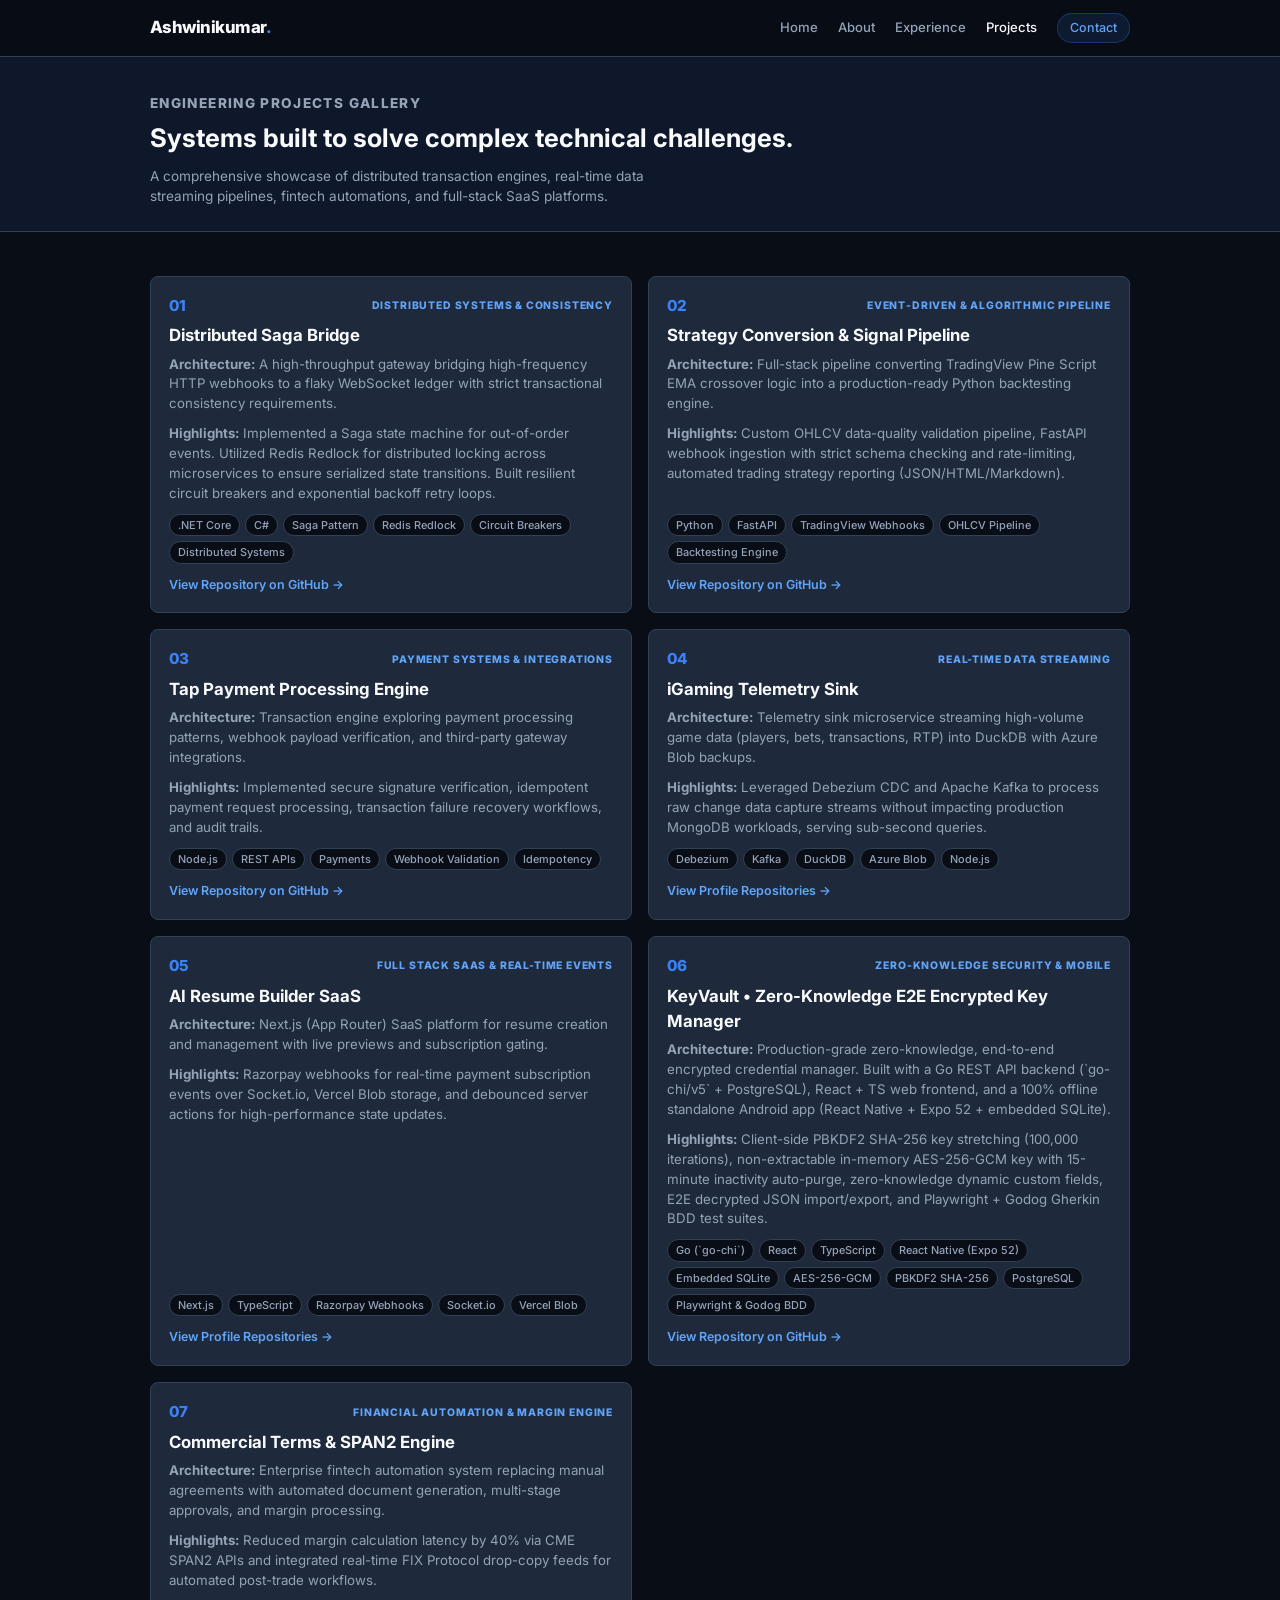
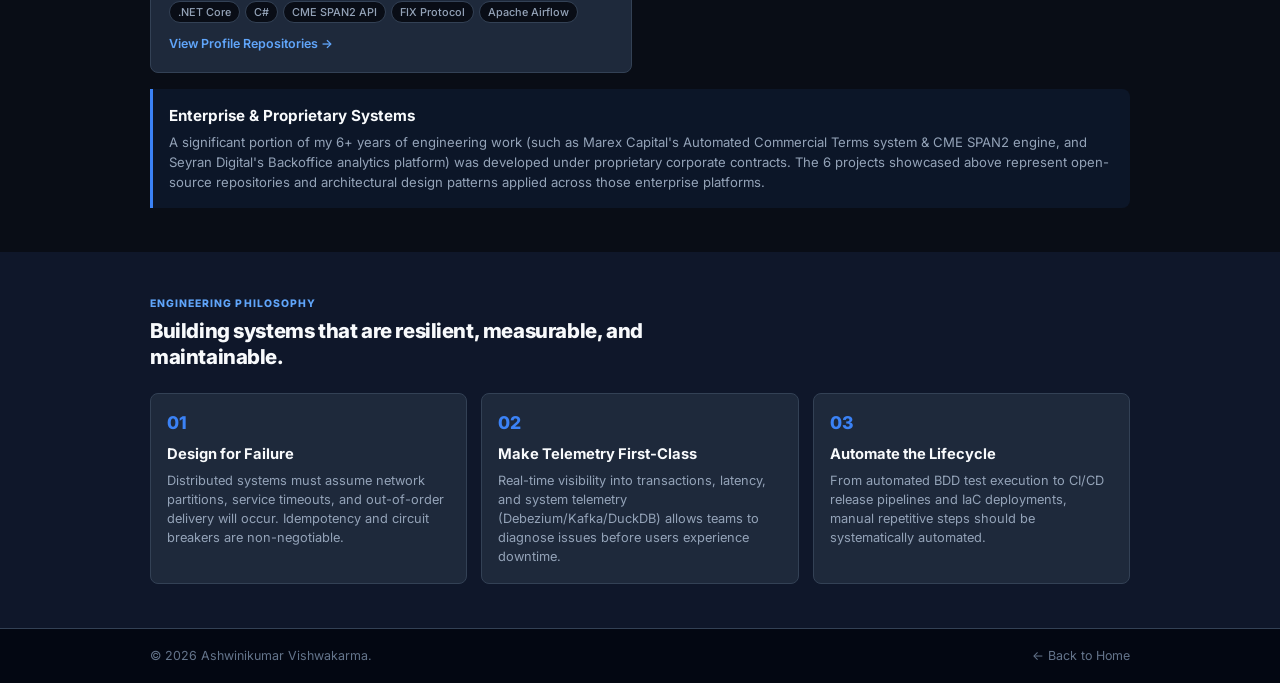
==== projects.html @ 91b6c447 "Adding UI enhancements" ====
<!DOCTYPE html>
<html lang="en">

<head>
    <meta charset="UTF-8" />
    <meta name="viewport" content="width=device-width, initial-scale=1.0" />

    <meta name="description"
        content="Projects by Ashwinikumar Vishwakarma - Distributed systems, event-driven pipelines, payment architectures, and AI SaaS applications." />

    <title>Featured Engineering Projects | Ashwinikumar Vishwakarma</title>

    <!-- Fonts -->
    <link rel="preconnect" href="https://fonts.googleapis.com">
    <link rel="preconnect" href="https://fonts.gstatic.com" crossorigin>
    <link href="https://fonts.googleapis.com/css2?family=Inter:wght@300;400;500;600;700;800&family=Fira+Code:wght@400;500;600&display=swap" rel="stylesheet">

    <!-- CSS -->
    <link rel="stylesheet" href="./assets/style.css" />
</head>

<body>

    <!-- NAVBAR -->
    <header class="navbar">
        <div class="container nav-container">
            <a href="index.html" class="logo">
                Ashwinikumar<span>.</span>
            </a>

            <nav class="nav-links">
                <a href="index.html">Home</a>
                <a href="index.html#about">About</a>
                <a href="index.html#experience">Experience</a>
                <a href="projects.html" class="active">Projects</a>
                <a href="index.html#contact" class="nav-cta">Contact</a>
            </nav>

            <button class="mobile-menu-toggle" aria-label="Toggle Navigation">
                <span></span>
                <span></span>
                <span></span>
            </button>
        </div>
    </header>

    <main>

        <!-- PAGE HERO -->
        <section class="page-hero">
            <div class="container">
                <p class="eyebrow">ENGINEERING PROJECTS GALLERY</p>
                <h1>Systems built to solve <span>complex technical challenges.</span></h1>
                <p>
                    A comprehensive showcase of distributed transaction engines, real-time data streaming pipelines, 
                    fintech automations, and full-stack SaaS platforms.
                </p>
            </div>
        </section>

        <!-- PROJECTS LIST -->
        <section class="section">
            <div class="container">
                
                <div class="projects-grid-container">

                    <!-- PROJECT 1 -->
                    <article class="project-card">
                        <div class="project-header-row">
                            <span class="project-number">01</span>
                            <span class="project-category">DISTRIBUTED SYSTEMS & CONSISTENCY</span>
                        </div>
                        <div class="project-content">
                            <h2>Distributed Saga Bridge</h2>
                            <p>
                                <strong>Architecture:</strong> A high-throughput gateway bridging high-frequency HTTP webhooks to a flaky WebSocket ledger with strict transactional consistency requirements.
                            </p>
                            <p>
                                <strong>Highlights:</strong> Implemented a Saga state machine for out-of-order events. Utilized Redis Redlock for distributed locking across microservices to ensure serialized state transitions. Built resilient circuit breakers and exponential backoff retry loops.
                            </p>
                        </div>
                        <div class="project-tags">
                            <span>.NET Core</span>
                            <span>C#</span>
                            <span>Saga Pattern</span>
                            <span>Redis Redlock</span>
                            <span>Circuit Breakers</span>
                            <span>Distributed Systems</span>
                        </div>
                        <a href="https://github.com/Ashwinikumar0/distributed-saga-bridge" target="_blank" rel="noopener noreferrer" class="project-link">
                            View Repository on GitHub &rarr;
                        </a>
                    </article>

                    <!-- PROJECT 2 -->
                    <article class="project-card">
                        <div class="project-header-row">
                            <span class="project-number">02</span>
                            <span class="project-category">EVENT-DRIVEN & ALGORITHMIC PIPELINE</span>
                        </div>
                        <div class="project-content">
                            <h2>Strategy Conversion & Signal Pipeline</h2>
                            <p>
                                <strong>Architecture:</strong> Full-stack pipeline converting TradingView Pine Script EMA crossover logic into a production-ready Python backtesting engine.
                            </p>
                            <p>
                                <strong>Highlights:</strong> Custom OHLCV data-quality validation pipeline, FastAPI webhook ingestion with strict schema checking and rate-limiting, automated trading strategy reporting (JSON/HTML/Markdown).
                            </p>
                        </div>
                        <div class="project-tags">
                            <span>Python</span>
                            <span>FastAPI</span>
                            <span>TradingView Webhooks</span>
                            <span>OHLCV Pipeline</span>
                            <span>Backtesting Engine</span>
                        </div>
                        <a href="https://github.com/Ashwinikumar0/strategy-conversion-signal-execution-pipeline" target="_blank" rel="noopener noreferrer" class="project-link">
                            View Repository on GitHub &rarr;
                        </a>
                    </article>

                    <!-- PROJECT 3 -->
                    <article class="project-card">
                        <div class="project-header-row">
                            <span class="project-number">03</span>
                            <span class="project-category">PAYMENT SYSTEMS & INTEGRATIONS</span>
                        </div>
                        <div class="project-content">
                            <h2>Tap Payment Processing Engine</h2>
                            <p>
                                <strong>Architecture:</strong> Transaction engine exploring payment processing patterns, webhook payload verification, and third-party gateway integrations.
                            </p>
                            <p>
                                <strong>Highlights:</strong> Implemented secure signature verification, idempotent payment request processing, transaction failure recovery workflows, and audit trails.
                            </p>
                        </div>
                        <div class="project-tags">
                            <span>Node.js</span>
                            <span>REST APIs</span>
                            <span>Payments</span>
                            <span>Webhook Validation</span>
                            <span>Idempotency</span>
                        </div>
                        <a href="https://github.com/Ashwinikumar0/tap-payment" target="_blank" rel="noopener noreferrer" class="project-link">
                            View Repository on GitHub &rarr;
                        </a>
                    </article>

                    <!-- PROJECT 4 -->
                    <article class="project-card">
                        <div class="project-header-row">
                            <span class="project-number">04</span>
                            <span class="project-category">REAL-TIME DATA STREAMING</span>
                        </div>
                        <div class="project-content">
                            <h2>iGaming Telemetry Sink</h2>
                            <p>
                                <strong>Architecture:</strong> Telemetry sink microservice streaming high-volume game data (players, bets, transactions, RTP) into DuckDB with Azure Blob backups.
                            </p>
                            <p>
                                <strong>Highlights:</strong> Leveraged Debezium CDC and Apache Kafka to process raw change data capture streams without impacting production MongoDB workloads, serving sub-second queries.
                            </p>
                        </div>
                        <div class="project-tags">
                            <span>Debezium</span>
                            <span>Kafka</span>
                            <span>DuckDB</span>
                            <span>Azure Blob</span>
                            <span>Node.js</span>
                        </div>
                        <a href="https://github.com/Ashwinikumar0" target="_blank" rel="noopener noreferrer" class="project-link">
                            View Profile Repositories &rarr;
                        </a>
                    </article>

                    <!-- PROJECT 5 -->
                    <article class="project-card">
                        <div class="project-header-row">
                            <span class="project-number">05</span>
                            <span class="project-category">FULL STACK SAAS & REAL-TIME EVENTS</span>
                        </div>
                        <div class="project-content">
                            <h2>AI Resume Builder SaaS</h2>
                            <p>
                                <strong>Architecture:</strong> Next.js (App Router) SaaS platform for resume creation and management with live previews and subscription gating.
                            </p>
                            <p>
                                <strong>Highlights:</strong> Razorpay webhooks for real-time payment subscription events over Socket.io, Vercel Blob storage, and debounced server actions for high-performance state updates.
                            </p>
                        </div>
                        <div class="project-tags">
                            <span>Next.js</span>
                            <span>TypeScript</span>
                            <span>Razorpay Webhooks</span>
                            <span>Socket.io</span>
                            <span>Vercel Blob</span>
                        </div>
                        <a href="https://github.com/Ashwinikumar0" target="_blank" rel="noopener noreferrer" class="project-link">
                            View Profile Repositories &rarr;
                        </a>
                    </article>

                    <!-- PROJECT 6 -->
                    <article class="project-card">
                        <div class="project-header-row">
                            <span class="project-number">06</span>
                            <span class="project-category">ZERO-KNOWLEDGE SECURITY & MOBILE</span>
                        </div>
                        <div class="project-content">
                            <h2>KeyVault &bull; Zero-Knowledge E2E Encrypted Key Manager</h2>
                            <p>
                                <strong>Architecture:</strong> Production-grade zero-knowledge, end-to-end encrypted credential manager. Built with a Go REST API backend (`go-chi/v5` + PostgreSQL), React + TS web frontend, and a 100% offline standalone Android app (React Native + Expo 52 + embedded SQLite).
                            </p>
                            <p>
                                <strong>Highlights:</strong> Client-side PBKDF2 SHA-256 key stretching (100,000 iterations), non-extractable in-memory AES-256-GCM key with 15-minute inactivity auto-purge, zero-knowledge dynamic custom fields, E2E decrypted JSON import/export, and Playwright + Godog Gherkin BDD test suites.
                            </p>
                        </div>
                        <div class="project-tags">
                            <span>Go (`go-chi`)</span>
                            <span>React</span>
                            <span>TypeScript</span>
                            <span>React Native (Expo 52)</span>
                            <span>Embedded SQLite</span>
                            <span>AES-256-GCM</span>
                            <span>PBKDF2 SHA-256</span>
                            <span>PostgreSQL</span>
                            <span>Playwright &amp; Godog BDD</span>
                        </div>
                        <a href="https://github.com/Ashwinikumar0/key-vault" target="_blank" rel="noopener noreferrer" class="project-link">
                            View Repository on GitHub &rarr;
                        </a>
                    </article>

                    <!-- PROJECT 7 -->
                    <article class="project-card">
                        <div class="project-header-row">
                            <span class="project-number">07</span>
                            <span class="project-category">FINANCIAL AUTOMATION & MARGIN ENGINE</span>
                        </div>
                        <div class="project-content">
                            <h2>Commercial Terms & SPAN2 Engine</h2>
                            <p>
                                <strong>Architecture:</strong> Enterprise fintech automation system replacing manual agreements with automated document generation, multi-stage approvals, and margin processing.
                            </p>
                            <p>
                                <strong>Highlights:</strong> Reduced margin calculation latency by 40% via CME SPAN2 APIs and integrated real-time FIX Protocol drop-copy feeds for automated post-trade workflows.
                            </p>
                        </div>
                        <div class="project-tags">
                            <span>.NET Core</span>
                            <span>C#</span>
                            <span>CME SPAN2 API</span>
                            <span>FIX Protocol</span>
                            <span>Apache Airflow</span>
                        </div>
                        <a href="https://github.com/Ashwinikumar0" target="_blank" rel="noopener noreferrer" class="project-link">
                            View Profile Repositories &rarr;
                        </a>
                    </article>

                    <!-- PROFESSIONAL NOTE -->
                    <article class="professional-note">
                        <h2>Enterprise & Proprietary Systems</h2>
                        <p>
                            A significant portion of my 6+ years of engineering work (such as Marex Capital's Automated Commercial Terms system & CME SPAN2 engine, and Seyran Digital's Backoffice analytics platform) was developed under proprietary corporate contracts.
                            The 6 projects showcased above represent open-source repositories and architectural design patterns applied across those enterprise platforms.
                        </p>
                    </article>

                </div>

            </div>
        </section>

        <!-- PHILOSOPHY SECTION -->
        <section class="section section-dark">
            <div class="container">
                <div class="section-heading">
                    <p class="eyebrow">ENGINEERING PHILOSOPHY</p>
                    <h2>Building systems that are resilient, measurable, and maintainable.</h2>
                </div>

                <div class="principles-grid">
                    <div class="principle">
                        <span>01</span>
                        <h3>Design for Failure</h3>
                        <p>Distributed systems must assume network partitions, service timeouts, and out-of-order delivery will occur. Idempotency and circuit breakers are non-negotiable.</p>
                    </div>

                    <div class="principle">
                        <span>02</span>
                        <h3>Make Telemetry First-Class</h3>
                        <p>Real-time visibility into transactions, latency, and system telemetry (Debezium/Kafka/DuckDB) allows teams to diagnose issues before users experience downtime.</p>
                    </div>

                    <div class="principle">
                        <span>03</span>
                        <h3>Automate the Lifecycle</h3>
                        <p>From automated BDD test execution to CI/CD release pipelines and IaC deployments, manual repetitive steps should be systematically automated.</p>
                    </div>
                </div>
            </div>
        </section>

    </main>

    <!-- FOOTER -->
    <footer>
        <div class="container footer-content">
            <p>&copy; 2026 Ashwinikumar Vishwakarma.</p>
            <a href="index.html">&larr; Back to Home</a>
        </div>
    </footer>

    <script>
        document.addEventListener('DOMContentLoaded', () => {
            const toggle = document.querySelector('.mobile-menu-toggle');
            const nav = document.querySelector('.nav-links');
            if (toggle && nav) {
                toggle.addEventListener('click', () => {
                    nav.style.display = nav.style.display === 'flex' ? 'none' : 'flex';
                    if (nav.style.display === 'flex') {
                        nav.style.flexDirection = 'column';
                        nav.style.position = 'absolute';
                        nav.style.top = '64px';
                        nav.style.left = '0';
                        nav.style.right = '0';
                        nav.style.background = '#090d16';
                        nav.style.padding = '16px';
                        nav.style.borderBottom = '1px solid #334155';
                    }
                });
            }
        });
    </script>
</body>

</html>
---- assets/style.css ----
/* ==========================================================================
   ASHWINIKUMAR VISHWAKARMA PORTFOLIO STYLESHEET
   Ultra-Compact, Sleek, Professional & Modern Engineering Portfolio
   ========================================================================== */

:root {
    /* Color Palette */
    --background: #090d16;
    --background-alt: #0f172a;
    --surface: #1e293b;
    --surface-hover: #26354a;
    --surface-light: #ffffff;
    
    --text: #f8fafc;
    --text-muted: #94a3b8;
    --text-dim: #64748b;
    
    --border: #334155;
    --border-light: rgba(255, 255, 255, 0.08);
    
    --accent: #3b82f6;
    --accent-light: #60a5fa;
    --accent-dark: #1d4ed8;
    --accent-glow: rgba(59, 130, 246, 0.18);
    
    --gradient-primary: linear-gradient(135deg, #3b82f6 0%, #6366f1 100%);
    --gradient-glow: radial-gradient(circle, rgba(59, 130, 246, 0.1) 0%, transparent 70%);

    --shadow-sm: 0 1px 3px rgba(0, 0, 0, 0.2);
    --shadow-md: 0 4px 16px rgba(0, 0, 0, 0.25);
    --shadow-glow: 0 0 20px rgba(59, 130, 246, 0.12);

    --radius-sm: 4px;
    --radius-md: 8px;
    --radius-lg: 12px;
    --radius-full: 9999px;

    --transition: all 0.18s cubic-bezier(0.4, 0, 0.2, 1);
}

/* Base resets */
* {
    margin: 0;
    padding: 0;
    box-sizing: border-box;
}

html {
    scroll-behavior: smooth;
    color-scheme: dark;
}

body {
    font-family: 'Inter', -apple-system, BlinkMacSystemFont, "Segoe UI", Roboto, sans-serif;
    background-color: var(--background);
    color: var(--text);
    line-height: 1.5;
    font-size: 0.88rem;
    overflow-x: hidden;
    -webkit-font-smoothing: antialiased;
}

a {
    color: inherit;
    text-decoration: none;
}

ul {
    list-style: none;
}

.container {
    width: min(980px, 92%);
    margin: 0 auto;
}

/* NAVBAR */
.navbar {
    position: sticky;
    top: 0;
    z-index: 1000;
    background: rgba(9, 13, 22, 0.9);
    backdrop-filter: blur(12px);
    border-bottom: 1px solid var(--border);
    transition: var(--transition);
}

.nav-container {
    height: 56px;
    display: flex;
    align-items: center;
    justify-content: space-between;
}

.logo {
    font-size: 1.05rem;
    font-weight: 800;
    letter-spacing: -0.03em;
    color: var(--text);
}

.logo span {
    color: var(--accent);
}

.nav-links {
    display: flex;
    align-items: center;
    gap: 20px;
}

.nav-links a {
    color: var(--text-muted);
    font-size: 0.82rem;
    font-weight: 500;
    transition: var(--transition);
}

.nav-links a:hover,
.nav-links a.active {
    color: var(--text);
}

.nav-cta {
    padding: 5px 12px;
    background: rgba(59, 130, 246, 0.12);
    border: 1px solid rgba(59, 130, 246, 0.3);
    border-radius: var(--radius-full);
    color: var(--accent-light) !important;
    font-size: 0.78rem !important;
}

.nav-cta:hover {
    background: var(--accent);
    color: #ffffff !important;
}

.mobile-menu-toggle {
    display: none;
    background: none;
    border: none;
    cursor: pointer;
    flex-direction: column;
    gap: 4px;
    padding: 4px;
}

.mobile-menu-toggle span {
    width: 18px;
    height: 2px;
    background-color: var(--text);
    border-radius: 2px;
}

/* HERO SECTION */
.hero {
    padding: 44px 0 32px;
    position: relative;
    background: var(--gradient-glow);
}

.hero-content {
    display: grid;
    grid-template-columns: 1.15fr 0.85fr;
    align-items: center;
    gap: 36px;
}

.location-badge {
    display: inline-flex;
    align-items: center;
    gap: 6px;
    padding: 3px 10px;
    background: rgba(30, 41, 59, 0.8);
    border: 1px solid var(--border);
    border-radius: var(--radius-full);
    font-size: 0.75rem;
    font-weight: 600;
    color: var(--accent-light);
    margin-bottom: 14px;
}

.pulse-dot {
    width: 6px;
    height: 6px;
    background-color: #10b981;
    border-radius: 50%;
    box-shadow: 0 0 6px #10b981;
}

.hero-title {
    font-size: clamp(1.25rem, 2.2vw, 1.7rem);
    font-weight: 800;
    line-height: 1.25;
    letter-spacing: -0.025em;
    margin-bottom: 12px;
}

.hero-title span {
    background: var(--gradient-primary);
    -webkit-background-clip: text;
    -webkit-text-fill-color: transparent;
}

.hero-description {
    color: var(--text-muted);
    font-size: 0.88rem;
    line-height: 1.55;
    margin-bottom: 18px;
    max-width: 520px;
}

.hero-buttons {
    display: flex;
    flex-wrap: wrap;
    gap: 10px;
}

/* BUTTONS */
.button {
    display: inline-flex;
    align-items: center;
    justify-content: center;
    padding: 8px 16px;
    border-radius: var(--radius-md);
    font-size: 0.82rem;
    font-weight: 600;
    transition: var(--transition);
    cursor: pointer;
}

.primary-button {
    background: var(--accent);
    color: #ffffff;
    box-shadow: 0 2px 10px var(--accent-glow);
}

.primary-button:hover {
    background: var(--accent-dark);
    transform: translateY(-1px);
}

.secondary-button {
    background: var(--surface);
    color: var(--text);
    border: 1px solid var(--border);
}

.secondary-button:hover {
    background: var(--surface-hover);
    border-color: var(--accent);
    transform: translateY(-1px);
}

.icon-button {
    gap: 6px;
}

/* CODE WINDOW */
.code-window {
    background: #030712;
    border: 1px solid var(--border);
    border-radius: var(--radius-md);
    overflow: hidden;
    box-shadow: var(--shadow-md), var(--shadow-glow);
}

.window-header {
    display: flex;
    align-items: center;
    justify-content: space-between;
    padding: 8px 12px;
    background: rgba(30, 41, 59, 0.6);
    border-bottom: 1px solid var(--border);
}

.dots {
    display: flex;
    gap: 4px;
}

.dot {
    width: 7px;
    height: 7px;
    border-radius: 50%;
}

.dot.red { background: #ef4444; }
.dot.yellow { background: #f59e0b; }
.dot.green { background: #10b981; }

.window-title {
    font-family: 'Fira Code', monospace;
    font-size: 0.68rem;
    color: var(--text-muted);
}

pre {
    padding: 14px;
    overflow-x: auto;
}

code {
    font-family: 'Fira Code', monospace;
    font-size: 0.75rem;
    line-height: 1.6;
    color: #e2e8f0;
}

.keyword { color: #c084fc; font-weight: 600; }
.string { color: #34d399; }

/* METRICS BAR */
.metrics-bar {
    padding: 20px 0;
    background: var(--background-alt);
    border-y: 1px solid var(--border);
}

.metrics-grid {
    display: grid;
    grid-template-columns: repeat(4, 1fr);
    gap: 14px;
}

.metric-item {
    text-align: center;
    padding: 10px 8px;
    background: var(--surface);
    border: 1px solid var(--border);
    border-radius: var(--radius-md);
}

.metric-number {
    font-size: 1.35rem;
    font-weight: 800;
    color: var(--accent-light);
    line-height: 1;
    margin-bottom: 4px;
}

.metric-label {
    font-size: 0.74rem;
    color: var(--text-muted);
    font-weight: 500;
}

/* SECTIONS */
.section {
    padding: 44px 0;
}

.section-dark {
    background-color: var(--background-alt);
    border-y: 1px solid var(--border);
}

.section-heading {
    max-width: 580px;
    margin-bottom: 24px;
}

.eyebrow {
    color: var(--accent-light);
    font-size: 0.65rem;
    font-weight: 800;
    letter-spacing: 0.1em;
    text-transform: uppercase;
    margin-bottom: 6px;
}

.section-heading h2 {
    font-size: clamp(1.05rem, 1.6vw, 1.35rem);
    font-weight: 800;
    line-height: 1.25;
    letter-spacing: -0.02em;
}

/* ABOUT SECTION */
.about-grid {
    display: grid;
    grid-template-columns: 1.1fr 0.9fr;
    gap: 30px;
}

.about-bio p {
    color: var(--text-muted);
    font-size: 0.88rem;
    margin-bottom: 10px;
}

.about-highlight {
    display: flex;
    flex-direction: column;
    gap: 10px;
}

.highlight-item {
    display: flex;
    gap: 12px;
    padding: 12px;
    background: var(--surface);
    border: 1px solid var(--border);
    border-radius: var(--radius-md);
    transition: var(--transition);
}

.highlight-item:hover {
    border-color: var(--accent);
}

.highlight-icon {
    font-size: 1.1rem;
}

.highlight-item strong {
    display: block;
    font-size: 0.85rem;
    color: var(--text);
    margin-bottom: 2px;
}

.highlight-item span {
    font-size: 0.78rem;
    color: var(--text-muted);
}

/* TIMELINE (EXPERIENCE) */
.timeline {
    display: flex;
    flex-direction: column;
    gap: 16px;
}

.timeline-card {
    padding: 18px;
    background: var(--surface);
    border: 1px solid var(--border);
    border-radius: var(--radius-md);
    transition: var(--transition);
}

.timeline-card:hover {
    border-color: var(--accent);
}

.timeline-header {
    display: flex;
    justify-content: space-between;
    align-items: flex-start;
    gap: 12px;
    margin-bottom: 10px;
}

.role-badge {
    display: inline-block;
    padding: 2px 7px;
    background: rgba(16, 185, 129, 0.15);
    border: 1px solid rgba(16, 185, 129, 0.3);
    color: #34d399;
    border-radius: var(--radius-full);
    font-size: 0.65rem;
    font-weight: 700;
    text-transform: uppercase;
    margin-bottom: 4px;
}

.role-title {
    font-size: 1.05rem;
    font-weight: 700;
    color: var(--text);
}

.company-name {
    color: var(--accent-light);
    font-weight: 500;
    font-size: 0.82rem;
    margin-top: 1px;
}

.role-period {
    padding: 3px 8px;
    background: var(--background);
    border: 1px solid var(--border);
    border-radius: var(--radius-full);
    font-size: 0.74rem;
    font-weight: 600;
    color: var(--text-muted);
    white-space: nowrap;
}

.role-bullets {
    margin-bottom: 12px;
}

.role-bullets li {
    position: relative;
    padding-left: 14px;
    color: var(--text-muted);
    font-size: 0.84rem;
    margin-bottom: 6px;
}

.role-bullets li::before {
    content: "▹";
    position: absolute;
    left: 0;
    color: var(--accent-light);
}

.role-summary {
    color: var(--text-muted);
    font-size: 0.84rem;
    margin-bottom: 10px;
}

.role-tags {
    display: flex;
    flex-wrap: wrap;
    gap: 5px;
}

.role-tags span,
.tags span,
.project-tags span {
    padding: 2px 8px;
    background: var(--background);
    border: 1px solid var(--border);
    border-radius: var(--radius-full);
    font-size: 0.68rem;
    font-weight: 500;
    color: var(--text-muted);
}

/* SKILLS GRID */
.skills-grid {
    display: grid;
    grid-template-columns: repeat(3, 1fr);
    gap: 14px;
}

.skill-card {
    padding: 16px;
    background: var(--surface);
    border: 1px solid var(--border);
    border-radius: var(--radius-md);
    transition: var(--transition);
}

.skill-card:hover {
    border-color: var(--accent);
}

.skill-icon {
    font-size: 1.2rem;
    margin-bottom: 8px;
}

.skill-card h3 {
    font-size: 0.92rem;
    margin-bottom: 10px;
    color: var(--text);
}

/* PROJECTS LIST */
.projects-grid-container {
    display: grid;
    grid-template-columns: repeat(2, 1fr);
    gap: 16px;
}

.projects-list {
    display: grid;
    gap: 16px;
}

.project-card {
    display: flex;
    flex-direction: column;
    padding: 18px;
    background: var(--surface);
    border: 1px solid var(--border);
    border-radius: var(--radius-md);
    transition: var(--transition);
}

.project-card:hover {
    border-color: var(--accent);
}

.project-header-row {
    display: flex;
    justify-content: space-between;
    align-items: center;
    margin-bottom: 6px;
}

.project-number {
    font-size: 0.95rem;
    font-weight: 800;
    color: var(--accent);
}

.project-category {
    color: var(--accent-light);
    font-size: 0.65rem;
    font-weight: 800;
    letter-spacing: 0.08em;
}

.project-content h2 {
    font-size: 1.05rem;
    margin-bottom: 6px;
    color: var(--text);
}

.project-content p {
    color: var(--text-muted);
    font-size: 0.83rem;
    margin-bottom: 10px;
    line-height: 1.5;
}

.project-tags {
    display: flex;
    flex-wrap: wrap;
    gap: 5px;
    margin-bottom: 12px;
    margin-top: auto;
}

.project-link {
    display: inline-flex;
    align-items: center;
    gap: 4px;
    color: var(--accent-light);
    font-weight: 600;
    font-size: 0.78rem;
    transition: var(--transition);
}

.project-link:hover {
    color: #ffffff;
}

.projects-cta {
    text-align: center;
    margin-top: 24px;
}

.professional-note {
    grid-column: 1 / -1;
    padding: 16px;
    background: rgba(59, 130, 246, 0.08);
    border-left: 3px solid var(--accent);
    border-radius: 0 var(--radius-md) var(--radius-md) 0;
}

.professional-note h2 {
    font-size: 0.95rem;
    margin-bottom: 6px;
}

.professional-note p {
    color: var(--text-muted);
    font-size: 0.82rem;
}

/* EDUCATION CARD */
.education-card {
    display: flex;
    gap: 14px;
    align-items: flex-start;
    padding: 18px;
    background: var(--surface);
    border: 1px solid var(--border);
    border-radius: var(--radius-md);
}

.edu-icon {
    font-size: 1.5rem;
}

.education-card h3 {
    font-size: 0.98rem;
    margin-bottom: 3px;
}

.edu-institution {
    color: var(--accent-light);
    font-weight: 600;
    font-size: 0.82rem;
    margin-bottom: 4px;
}

.edu-desc {
    color: var(--text-muted);
    font-size: 0.80rem;
}

/* PHILOSOPHY GRID */
.principles-grid {
    display: grid;
    grid-template-columns: repeat(3, 1fr);
    gap: 14px;
}

.principle {
    padding: 16px;
    background: var(--surface);
    border: 1px solid var(--border);
    border-radius: var(--radius-md);
}

.principle span {
    font-size: 1.1rem;
    font-weight: 800;
    color: var(--accent);
    display: block;
    margin-bottom: 6px;
}

.principle h3 {
    font-size: 0.92rem;
    margin-bottom: 6px;
}

.principle p {
    color: var(--text-muted);
    font-size: 0.80rem;
}

/* CONTACT CTA SECTION */
.cta-section {
    background: var(--gradient-primary);
    color: #ffffff;
    text-align: center;
    padding: 32px 0;
}

.cta-section .eyebrow {
    color: rgba(255, 255, 255, 0.85);
}

.cta-section h2 {
    font-size: clamp(1.1rem, 1.6vw, 1.4rem);
    margin-bottom: 8px;
    font-weight: 800;
}

.cta-content p {
    max-width: 520px;
    margin: 0 auto 18px;
    font-size: 0.84rem;
    color: rgba(255, 255, 255, 0.92);
}

.contact-methods {
    display: flex;
    justify-content: center;
    flex-wrap: wrap;
    gap: 10px;
}

/* PAGE HERO (FOR PROJECTS PAGE) */
.page-hero {
    padding: 36px 0 24px;
    background: var(--background-alt);
    border-bottom: 1px solid var(--border);
}

.page-hero h1 {
    font-size: clamp(1.25rem, 2vw, 1.6rem);
    margin-bottom: 8px;
}

.page-hero p {
    color: var(--text-muted);
    font-size: 0.85rem;
    max-width: 520px;
}

/* FOOTER */
footer {
    padding: 18px 0;
    border-top: 1px solid var(--border);
    background: #030712;
    color: var(--text-dim);
    font-size: 0.78rem;
}

.footer-content {
    display: flex;
    justify-content: space-between;
    align-items: center;
}

.footer-links {
    display: flex;
    gap: 14px;
}

.footer-links a {
    color: var(--text-muted);
}

.footer-links a:hover {
    color: var(--accent-light);
}

/* RESPONSIVE DESIGN */
@media (max-width: 900px) {
    .hero-content,
    .about-grid {
        grid-template-columns: 1fr;
        gap: 24px;
    }

    .projects-grid-container {
        grid-template-columns: 1fr;
    }

    .metrics-grid,
    .skills-grid,
    .principles-grid {
        grid-template-columns: repeat(2, 1fr);
    }
}

@media (max-width: 640px) {
    .nav-links {
        display: none;
    }

    .mobile-menu-toggle {
        display: flex;
    }

    .hero {
        padding: 36px 0 24px;
    }

    .metrics-grid,
    .skills-grid,
    .principles-grid {
        grid-template-columns: 1fr;
    }

    .timeline-header {
        flex-direction: column;
        align-items: flex-start;
        gap: 4px;
    }

    .contact-methods {
        flex-direction: column;
    }

    .footer-content {
        flex-direction: column;
        gap: 10px;
        text-align: center;
    }
}
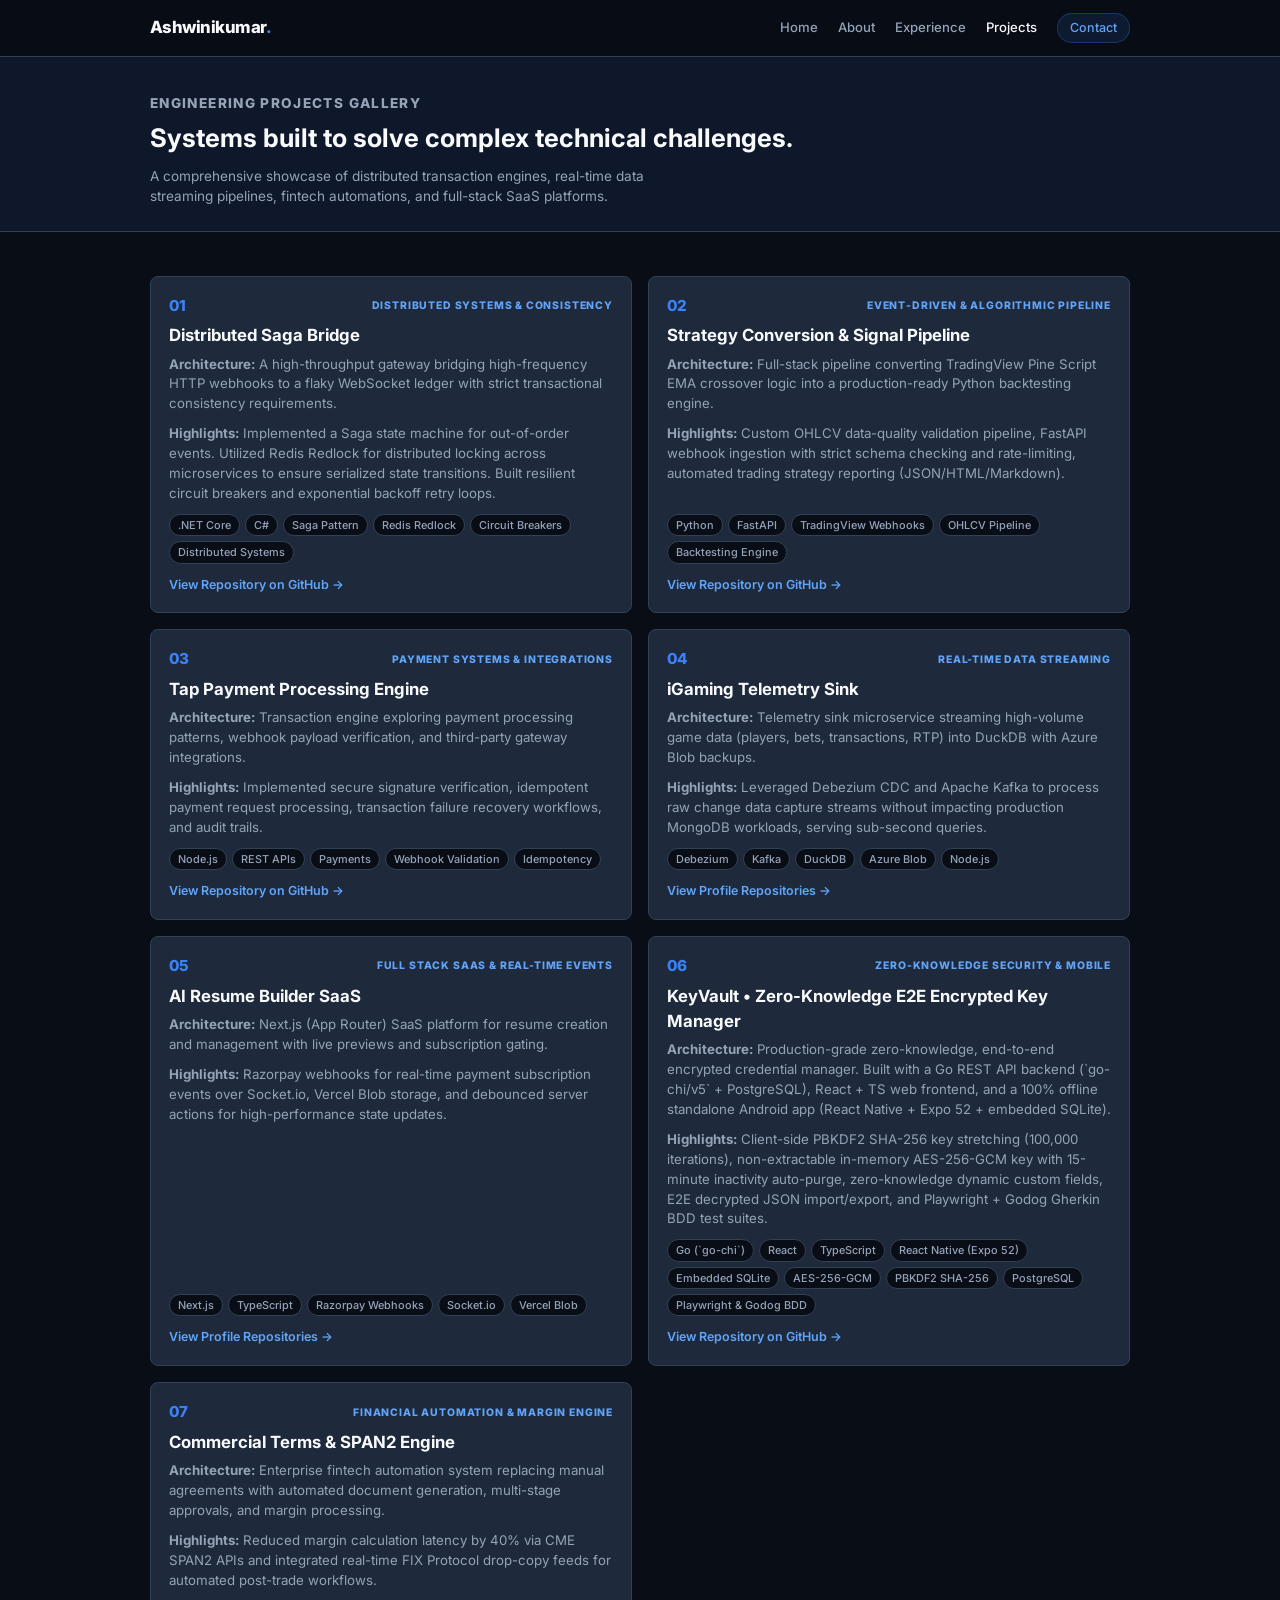
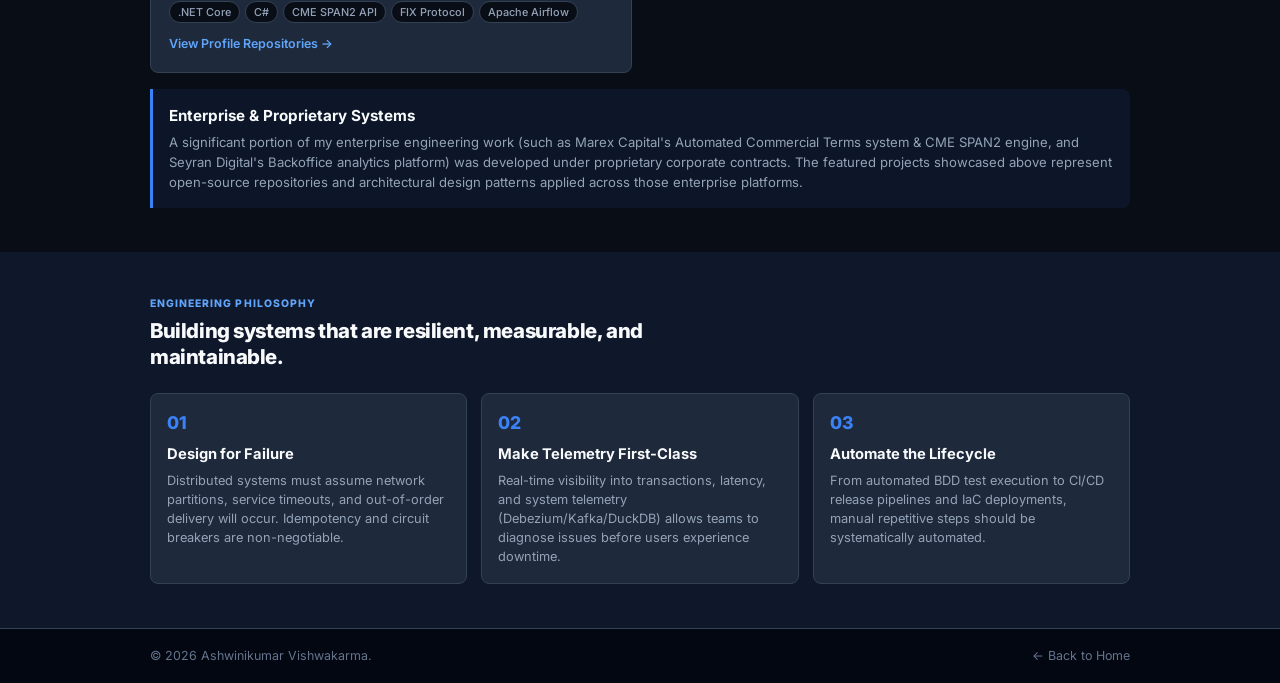
==== commit 13f1a9cb: "adding ui enhancements" ====
--- a/projects.html
+++ b/projects.html
@@ -262,8 +262,8 @@
                     <article class="professional-note">
                         <h2>Enterprise & Proprietary Systems</h2>
                         <p>
-                            A significant portion of my 6+ years of engineering work (such as Marex Capital's Automated Commercial Terms system & CME SPAN2 engine, and Seyran Digital's Backoffice analytics platform) was developed under proprietary corporate contracts.
-                            The 6 projects showcased above represent open-source repositories and architectural design patterns applied across those enterprise platforms.
+                            A significant portion of my enterprise engineering work (such as Marex Capital's Automated Commercial Terms system &amp; CME SPAN2 engine, and Seyran Digital's Backoffice analytics platform) was developed under proprietary corporate contracts.
+                            The featured projects showcased above represent open-source repositories and architectural design patterns applied across those enterprise platforms.
                         </p>
                     </article>
 
--- a/assets/style.css
+++ b/assets/style.css
@@ -256,59 +256,120 @@
     gap: 6px;
 }
 
-/* CODE WINDOW */
-.code-window {
-    background: #030712;
-    border: 1px solid var(--border);
-    border-radius: var(--radius-md);
-    overflow: hidden;
+/* HERO DASHBOARD */
+.hero-dashboard {
+    background: rgba(15, 23, 42, 0.95);
+    border: 1px solid var(--border);
+    border-radius: var(--radius-lg);
+    padding: 16px;
     box-shadow: var(--shadow-md), var(--shadow-glow);
-}
-
-.window-header {
+    backdrop-filter: blur(10px);
+}
+
+.dashboard-header {
     display: flex;
     align-items: center;
     justify-content: space-between;
-    padding: 8px 12px;
-    background: rgba(30, 41, 59, 0.6);
+    padding-bottom: 10px;
     border-bottom: 1px solid var(--border);
-}
-
-.dots {
-    display: flex;
-    gap: 4px;
-}
-
-.dot {
+    margin-bottom: 12px;
+}
+
+.status-indicator {
+    display: flex;
+    align-items: center;
+    gap: 6px;
+}
+
+.status-dot {
     width: 7px;
     height: 7px;
     border-radius: 50%;
-}
-
-.dot.red { background: #ef4444; }
-.dot.yellow { background: #f59e0b; }
-.dot.green { background: #10b981; }
-
-.window-title {
-    font-family: 'Fira Code', monospace;
+    background-color: #10b981;
+    box-shadow: 0 0 6px #10b981;
+}
+
+.status-text {
     font-size: 0.68rem;
-    color: var(--text-muted);
-}
-
-pre {
-    padding: 14px;
-    overflow-x: auto;
-}
-
-code {
-    font-family: 'Fira Code', monospace;
-    font-size: 0.75rem;
-    line-height: 1.6;
-    color: #e2e8f0;
-}
-
-.keyword { color: #c084fc; font-weight: 600; }
-.string { color: #34d399; }
+    font-weight: 700;
+    letter-spacing: 0.08em;
+    color: #34d399;
+}
+
+.dashboard-badge {
+    font-size: 0.68rem;
+    font-weight: 700;
+    padding: 2px 8px;
+    background: rgba(59, 130, 246, 0.15);
+    border: 1px solid rgba(59, 130, 246, 0.3);
+    border-radius: var(--radius-full);
+    color: var(--accent-light);
+}
+
+.dashboard-body {
+    display: flex;
+    flex-direction: column;
+    gap: 8px;
+    margin-bottom: 12px;
+}
+
+.dashboard-row {
+    display: flex;
+    align-items: center;
+    gap: 10px;
+    padding: 8px 10px;
+    background: rgba(30, 41, 59, 0.5);
+    border: 1px solid var(--border);
+    border-radius: var(--radius-md);
+    transition: var(--transition);
+}
+
+.dashboard-row:hover {
+    border-color: var(--accent);
+    background: rgba(30, 41, 59, 0.85);
+}
+
+.row-icon {
+    font-size: 1.05rem;
+    line-height: 1;
+}
+
+.row-title {
+    font-size: 0.82rem;
+    font-weight: 700;
+    color: var(--text);
+    margin-bottom: 1px;
+}
+
+.row-desc {
+    font-size: 0.72rem;
+    color: var(--text-muted);
+}
+
+.dashboard-footer {
+    padding-top: 10px;
+    border-top: 1px solid var(--border);
+}
+
+.impact-label {
+    display: block;
+    font-size: 0.62rem;
+    font-weight: 800;
+    letter-spacing: 0.1em;
+    color: var(--accent-light);
+    margin-bottom: 3px;
+    text-transform: uppercase;
+}
+
+.impact-quote {
+    font-size: 0.84rem;
+    font-weight: 700;
+    color: #ffffff;
+    background: var(--gradient-primary);
+    -webkit-background-clip: text;
+    -webkit-text-fill-color: transparent;
+    line-height: 1.35;
+}
 
 /* METRICS BAR */
 .metrics-bar {
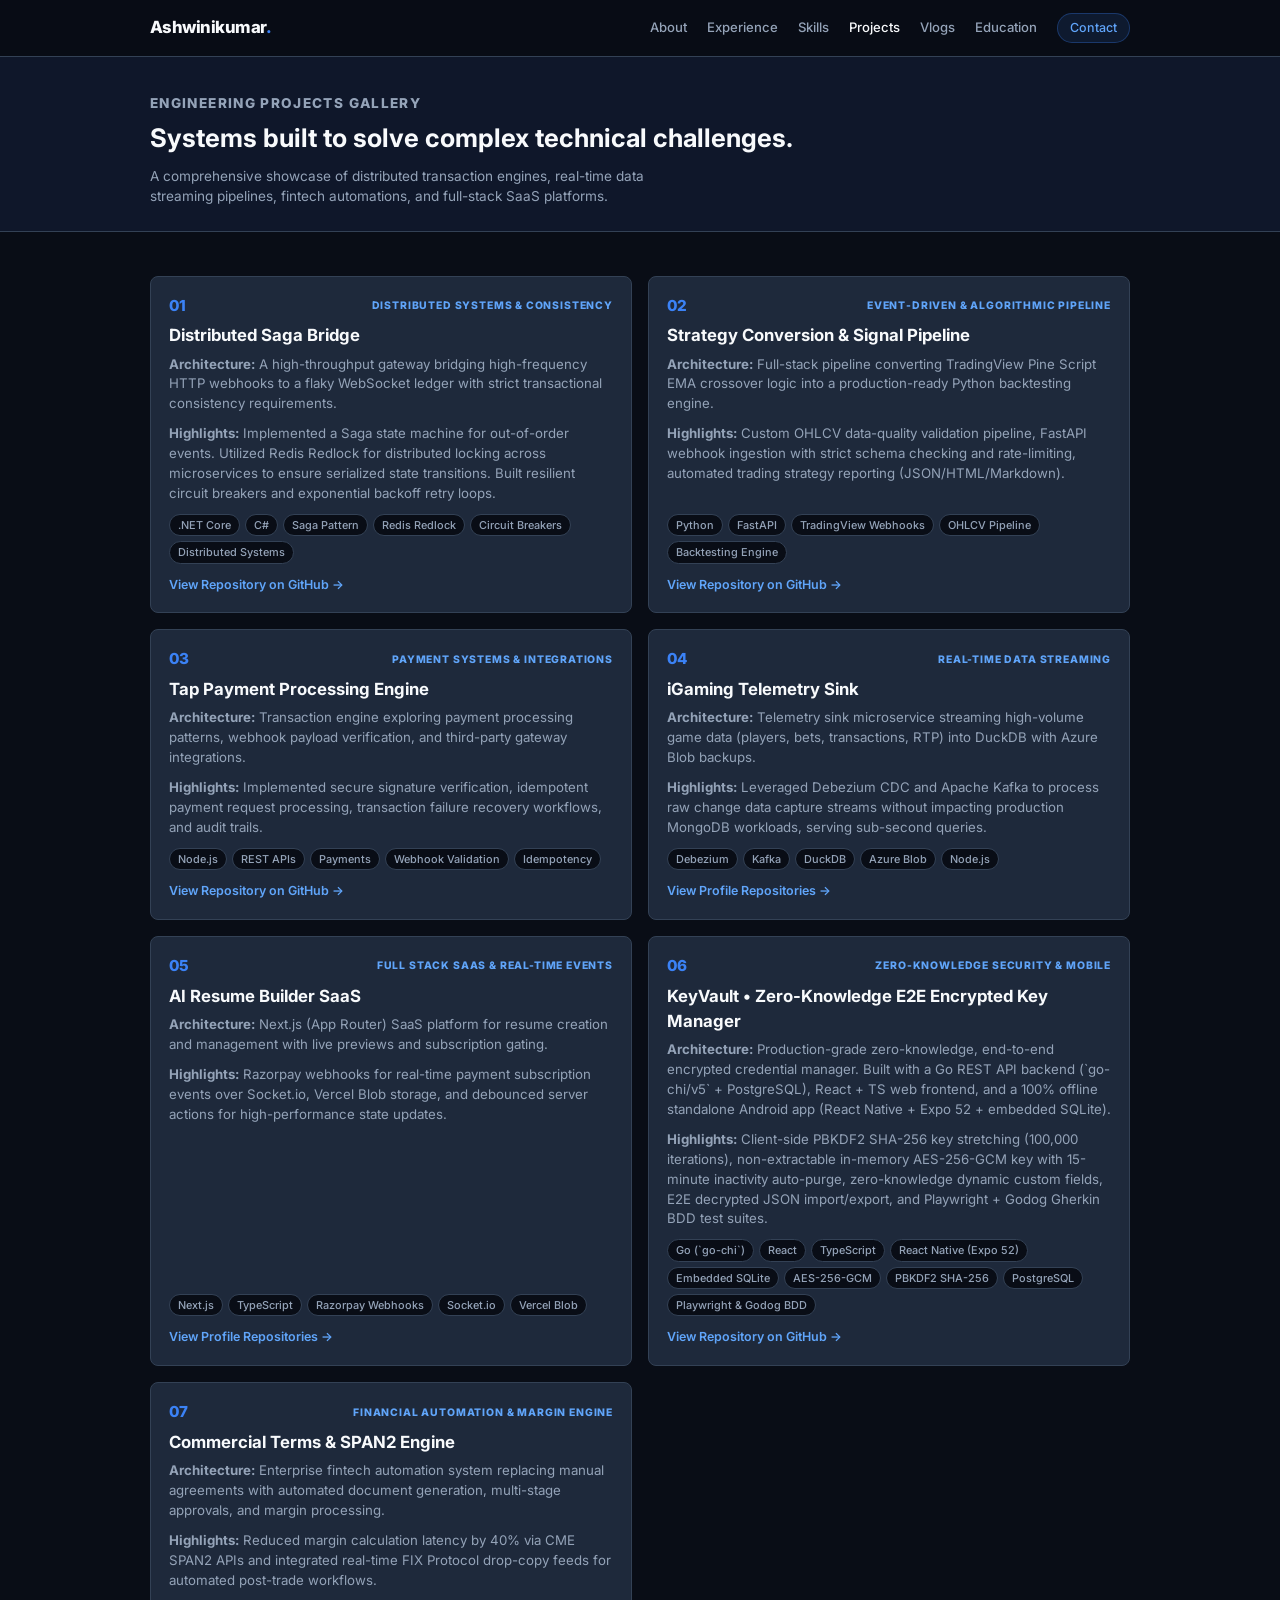
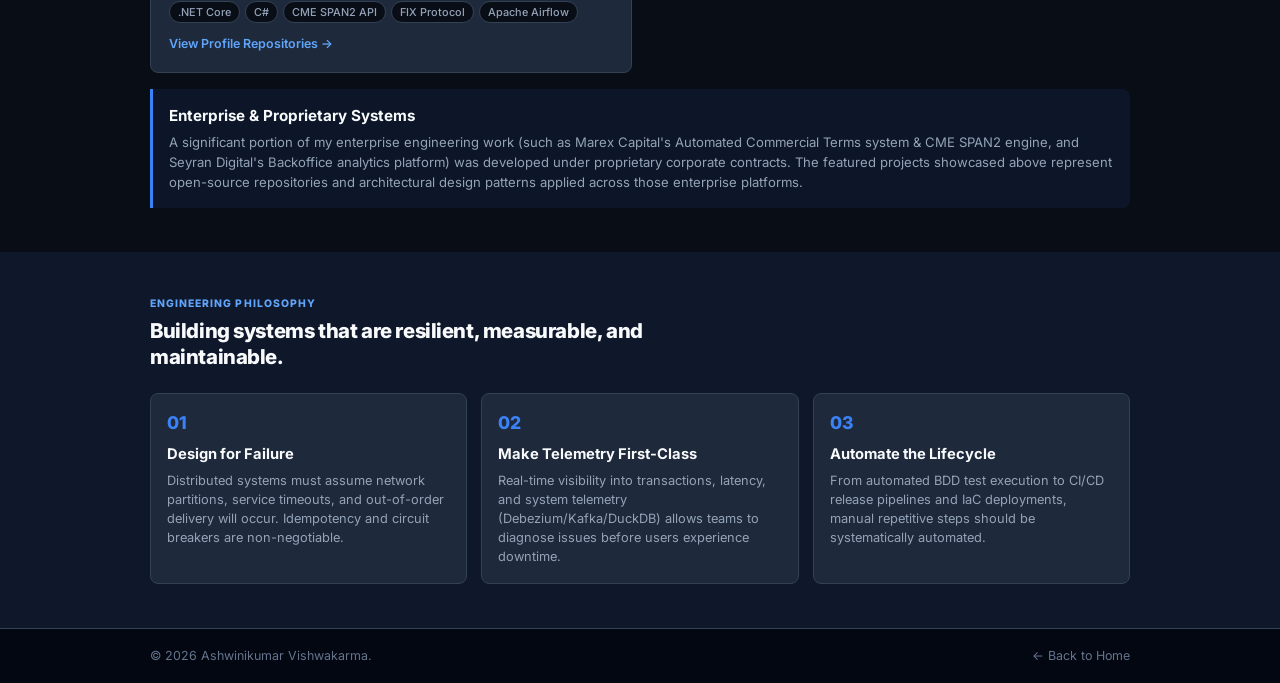
==== commit 3568e399: "chore: adding vlog section" ====
--- a/projects.html
+++ b/projects.html
@@ -16,7 +16,7 @@
     <link href="https://fonts.googleapis.com/css2?family=Inter:wght@300;400;500;600;700;800&family=Fira+Code:wght@400;500;600&display=swap" rel="stylesheet">
 
     <!-- CSS -->
-    <link rel="stylesheet" href="./assets/style.css" />
+    <link rel="stylesheet" href="./assets/style.css?v=1.0.2" />
 </head>
 
 <body>
@@ -29,11 +29,34 @@
             </a>
 
             <nav class="nav-links">
-                <a href="index.html">Home</a>
-                <a href="index.html#about">About</a>
-                <a href="index.html#experience">Experience</a>
-                <a href="projects.html" class="active">Projects</a>
-                <a href="index.html#contact" class="nav-cta">Contact</a>
+                <a href="index.html#about">
+                    <svg class="nav-icon" width="18" height="18" viewBox="0 0 24 24" fill="none" stroke="currentColor" stroke-width="2" stroke-linecap="round" stroke-linejoin="round"><path d="M20 21v-2a4 4 0 0 0-4-4H8a4 4 0 0 0-4 4v2"></path><circle cx="12" cy="7" r="4"></circle></svg>
+                    <span class="nav-label">About</span>
+                </a>
+                <a href="index.html#experience">
+                    <svg class="nav-icon" width="18" height="18" viewBox="0 0 24 24" fill="none" stroke="currentColor" stroke-width="2" stroke-linecap="round" stroke-linejoin="round"><rect x="2" y="7" width="20" height="14" rx="2" ry="2"></rect><path d="M16 21V5a2 2 0 0 0-2-2h-4a2 2 0 0 0-2 2v16"></path></svg>
+                    <span class="nav-label">Experience</span>
+                </a>
+                <a href="index.html#skills">
+                    <svg class="nav-icon" width="18" height="18" viewBox="0 0 24 24" fill="none" stroke="currentColor" stroke-width="2" stroke-linecap="round" stroke-linejoin="round"><polyline points="16 18 22 12 16 6"></polyline><polyline points="8 6 2 12 8 18"></polyline></svg>
+                    <span class="nav-label">Skills</span>
+                </a>
+                <a href="projects.html" class="active">
+                    <svg class="nav-icon" width="18" height="18" viewBox="0 0 24 24" fill="none" stroke="currentColor" stroke-width="2" stroke-linecap="round" stroke-linejoin="round"><polygon points="12 2 2 7 12 12 22 7 12 2"></polygon><polyline points="2 17 12 22 22 17"></polyline><polyline points="2 12 12 17 22 12"></polyline></svg>
+                    <span class="nav-label">Projects</span>
+                </a>
+                <a href="vlogs.html">
+                    <svg class="nav-icon" width="18" height="18" viewBox="0 0 24 24" fill="none" stroke="currentColor" stroke-width="2" stroke-linecap="round" stroke-linejoin="round"><path d="M4 19.5A2.5 2.5 0 0 1 6.5 17H20"></path><path d="M6.5 2H20v20H6.5A2.5 2.5 0 0 1 4 19.5v-15A2.5 2.5 0 0 1 6.5 2z"></path></svg>
+                    <span class="nav-label">Vlogs</span>
+                </a>
+                <a href="index.html#education">
+                    <svg class="nav-icon" width="18" height="18" viewBox="0 0 24 24" fill="none" stroke="currentColor" stroke-width="2" stroke-linecap="round" stroke-linejoin="round"><path d="M22 10v6M2 10l10-5 10 5-10 5z"></path><path d="M6 12v5c3 3 9 3 12 0v-5"></path></svg>
+                    <span class="nav-label">Education</span>
+                </a>
+                <a href="index.html#contact" class="nav-cta">
+                    <svg class="nav-icon" width="18" height="18" viewBox="0 0 24 24" fill="none" stroke="currentColor" stroke-width="2" stroke-linecap="round" stroke-linejoin="round"><path d="M4 4h16c1.1 0 2 .9 2 2v12c0 1.1-.9 2-2 2H4c-1.1 0-2-.9-2-2V6c0-1.1.9-2 2-2z"></path><polyline points="22,6 12,13 2,6"></polyline></svg>
+                    <span class="nav-label">Contact</span>
+                </a>
             </nav>
 
             <button class="mobile-menu-toggle" aria-label="Toggle Navigation">
@@ -312,27 +335,7 @@
         </div>
     </footer>
 
-    <script>
-        document.addEventListener('DOMContentLoaded', () => {
-            const toggle = document.querySelector('.mobile-menu-toggle');
-            const nav = document.querySelector('.nav-links');
-            if (toggle && nav) {
-                toggle.addEventListener('click', () => {
-                    nav.style.display = nav.style.display === 'flex' ? 'none' : 'flex';
-                    if (nav.style.display === 'flex') {
-                        nav.style.flexDirection = 'column';
-                        nav.style.position = 'absolute';
-                        nav.style.top = '64px';
-                        nav.style.left = '0';
-                        nav.style.right = '0';
-                        nav.style.background = '#090d16';
-                        nav.style.padding = '16px';
-                        nav.style.borderBottom = '1px solid #334155';
-                    }
-                });
-            }
-        });
-    </script>
+    <script src="./assets/vlogs.js"></script>
 </body>
 
 </html>
--- a/assets/style.css
+++ b/assets/style.css
@@ -48,6 +48,7 @@
 html {
     scroll-behavior: smooth;
     color-scheme: dark;
+    background-color: #090d16;
 }
 
 body {
@@ -58,6 +59,18 @@
     font-size: 0.88rem;
     overflow-x: hidden;
     -webkit-font-smoothing: antialiased;
+    animation: pageFadeIn 0.22s cubic-bezier(0.4, 0, 0.2, 1);
+}
+
+@keyframes pageFadeIn {
+    from {
+        opacity: 0;
+        transform: translateY(2px);
+    }
+    to {
+        opacity: 1;
+        transform: translateY(0);
+    }
 }
 
 a {
@@ -110,10 +123,21 @@
 }
 
 .nav-links a {
+    display: inline-flex;
+    align-items: center;
+    gap: 6px;
     color: var(--text-muted);
     font-size: 0.82rem;
     font-weight: 500;
     transition: var(--transition);
+}
+
+.nav-links .nav-icon {
+    display: none !important;
+}
+
+.nav-links .nav-label {
+    display: inline !important;
 }
 
 .nav-links a:hover,
@@ -150,6 +174,7 @@
     height: 2px;
     background-color: var(--text);
     border-radius: 2px;
+    transition: var(--transition);
 }
 
 /* HERO SECTION */
@@ -375,7 +400,8 @@
 .metrics-bar {
     padding: 20px 0;
     background: var(--background-alt);
-    border-y: 1px solid var(--border);
+    border-top: 1px solid var(--border);
+    border-bottom: 1px solid var(--border);
 }
 
 .metrics-grid {
@@ -893,8 +919,75 @@
         display: none;
     }
 
+    .nav-links.active {
+        display: flex;
+        flex-direction: row;
+        flex-wrap: wrap;
+        justify-content: center;
+        align-items: center;
+        gap: 10px 14px;
+        position: absolute;
+        top: 56px;
+        left: 0;
+        right: 0;
+        background: rgba(9, 13, 22, 0.98);
+        backdrop-filter: blur(12px);
+        padding: 10px 16px;
+        border-bottom: 1px solid var(--border);
+        z-index: 999;
+    }
+
+    .nav-links.active a {
+        display: flex;
+        justify-content: center;
+        align-items: center;
+        width: 38px;
+        height: 38px;
+        border-radius: 50%;
+        background: rgba(255, 255, 255, 0.03);
+        border: 1px solid rgba(255, 255, 255, 0.08);
+        padding: 0 !important;
+        transition: var(--transition);
+    }
+
+    .nav-links.active a:hover,
+    .nav-links.active a.active {
+        background: rgba(59, 130, 246, 0.16);
+        border-color: rgba(59, 130, 246, 0.4);
+        color: var(--text);
+    }
+
+    .nav-links.active a.nav-cta {
+        background: rgba(59, 130, 246, 0.2);
+        border-color: rgba(59, 130, 246, 0.5);
+    }
+
+    .nav-links.active .nav-icon {
+        display: inline-flex !important;
+        align-items: center;
+        justify-content: center;
+        width: 18px;
+        height: 18px;
+    }
+
+    .nav-links.active .nav-label {
+        display: none !important;
+    }
+
     .mobile-menu-toggle {
         display: flex;
+    }
+
+    .mobile-menu-toggle.active span:nth-child(1) {
+        transform: translateY(6px) rotate(45deg);
+    }
+
+    .mobile-menu-toggle.active span:nth-child(2) {
+        opacity: 0;
+    }
+
+    .mobile-menu-toggle.active span:nth-child(3) {
+        transform: translateY(-6px) rotate(-45deg);
     }
 
     .hero {
@@ -922,4 +1015,709 @@
         gap: 10px;
         text-align: center;
     }
+}
+
+/* ==========================================================================
+   VLOGS & TECH JOURNAL STYLES
+   ========================================================================== */
+
+/* Search & Filter Bar */
+.vlog-controls {
+    margin-top: 24px;
+    display: flex;
+    flex-direction: column;
+    gap: 16px;
+}
+
+.vlog-search-wrapper {
+    position: relative;
+    max-width: 520px;
+    width: 100%;
+}
+
+.vlog-search-input {
+    width: 100%;
+    padding: 12px 16px 12px 44px;
+    background-color: var(--surface);
+    border: 1px solid var(--border);
+    border-radius: var(--radius-md);
+    color: var(--text);
+    font-size: 0.9rem;
+    font-family: inherit;
+    transition: var(--transition);
+    outline: none;
+}
+
+.vlog-search-input:focus {
+    border-color: var(--accent);
+    box-shadow: 0 0 0 3px var(--accent-glow);
+}
+
+.vlog-search-icon {
+    position: absolute;
+    left: 14px;
+    top: 50%;
+    transform: translateY(-50%);
+    color: var(--text-muted);
+    pointer-events: none;
+}
+
+.vlog-tags-bar {
+    display: flex;
+    flex-wrap: wrap;
+    gap: 8px;
+    align-items: center;
+}
+
+.vlog-filter-btn {
+    background: var(--surface);
+    border: 1px solid var(--border);
+    color: var(--text-muted);
+    padding: 6px 14px;
+    border-radius: var(--radius-full);
+    font-size: 0.78rem;
+    font-weight: 500;
+    cursor: pointer;
+    transition: var(--transition);
+    user-select: none;
+}
+
+.vlog-filter-btn:hover {
+    color: var(--text);
+    border-color: var(--text-dim);
+    background: var(--surface-hover);
+}
+
+.vlog-filter-btn.active {
+    background: var(--accent);
+    color: #ffffff;
+    border-color: var(--accent-light);
+    box-shadow: var(--shadow-glow);
+}
+
+/* Featured Hero Vlog Card */
+.featured-vlog-card {
+    background: linear-gradient(145deg, rgba(30, 41, 59, 0.7) 0%, rgba(15, 23, 42, 0.9) 100%);
+    border: 1px solid var(--border);
+    border-radius: var(--radius-lg);
+    overflow: hidden;
+    margin-bottom: 40px;
+    display: grid;
+    grid-template-columns: 1.15fr 1fr;
+    gap: 0;
+    transition: var(--transition);
+    box-shadow: var(--shadow-md);
+}
+
+.featured-vlog-card:hover {
+    border-color: var(--accent-light);
+    box-shadow: 0 8px 30px rgba(59, 130, 246, 0.15);
+}
+
+.featured-vlog-media {
+    position: relative;
+    min-height: 280px;
+    background: #020617;
+    display: flex;
+    align-items: center;
+    justify-content: center;
+    overflow: hidden;
+}
+
+.featured-vlog-media img,
+.vlog-thumb-wrapper img {
+    width: 100%;
+    height: 100%;
+    object-fit: cover;
+    transition: transform 0.3s ease;
+}
+
+.featured-vlog-card:hover .featured-vlog-media img,
+.vlog-card:hover .vlog-thumb-wrapper img {
+    transform: scale(1.04);
+}
+
+.vlog-media-placeholder {
+    width: 100%;
+    height: 100%;
+    min-height: 240px;
+    background: linear-gradient(135deg, #0b132b 0%, #1c2541 50%, #090d16 100%);
+    display: flex;
+    flex-direction: column;
+    align-items: center;
+    justify-content: center;
+    gap: 12px;
+    position: relative;
+    padding: 24px;
+    text-align: center;
+}
+
+.vlog-media-pattern {
+    position: absolute;
+    inset: 0;
+    opacity: 0.12;
+    background-image: radial-gradient(var(--accent) 1px, transparent 1px);
+    background-size: 16px 16px;
+}
+
+.vlog-play-badge {
+    width: 54px;
+    height: 54px;
+    border-radius: 50%;
+    background: var(--accent);
+    color: #ffffff;
+    display: flex;
+    align-items: center;
+    justify-content: center;
+    box-shadow: 0 0 24px rgba(59, 130, 246, 0.5);
+    transition: transform 0.2s ease, background-color 0.2s ease;
+    z-index: 2;
+}
+
+.vlog-play-badge svg {
+    margin-left: 3px;
+}
+
+.featured-vlog-card:hover .vlog-play-badge,
+.vlog-card:hover .vlog-play-badge {
+    transform: scale(1.12);
+    background: var(--accent-light);
+}
+
+.vlog-duration-badge {
+    position: absolute;
+    bottom: 14px;
+    right: 14px;
+    background: rgba(9, 13, 22, 0.85);
+    backdrop-filter: blur(8px);
+    border: 1px solid var(--border-light);
+    color: var(--text);
+    font-size: 0.72rem;
+    font-weight: 600;
+    padding: 3px 10px;
+    border-radius: var(--radius-sm);
+    z-index: 2;
+    display: flex;
+    align-items: center;
+    gap: 5px;
+}
+
+.featured-vlog-body {
+    padding: 28px;
+    display: flex;
+    flex-direction: column;
+    justify-content: space-between;
+}
+
+.vlog-meta-header {
+    display: flex;
+    align-items: center;
+    gap: 10px;
+    font-size: 0.75rem;
+    color: var(--accent-light);
+    font-weight: 600;
+    text-transform: uppercase;
+    letter-spacing: 0.05em;
+    margin-bottom: 10px;
+}
+
+.featured-vlog-body h2 {
+    font-size: 1.35rem;
+    font-weight: 700;
+    line-height: 1.35;
+    margin-bottom: 12px;
+    color: var(--text);
+}
+
+.featured-vlog-body p {
+    color: var(--text-muted);
+    font-size: 0.88rem;
+    line-height: 1.55;
+    margin-bottom: 18px;
+}
+
+.vlog-highlights-mini {
+    background: rgba(15, 23, 42, 0.6);
+    border-left: 3px solid var(--accent);
+    padding: 10px 14px;
+    border-radius: 0 var(--radius-sm) var(--radius-sm) 0;
+    margin-bottom: 20px;
+}
+
+.vlog-highlights-mini ul {
+    display: flex;
+    flex-direction: column;
+    gap: 4px;
+}
+
+.vlog-highlights-mini li {
+    font-size: 0.78rem;
+    color: var(--text-muted);
+    display: flex;
+    align-items: center;
+    gap: 6px;
+}
+
+.vlog-card-footer {
+    display: flex;
+    align-items: center;
+    justify-content: space-between;
+    padding-top: 14px;
+    border-top: 1px solid var(--border-light);
+}
+
+.vlog-tags-list {
+    display: flex;
+    flex-wrap: wrap;
+    gap: 6px;
+}
+
+.vlog-tag {
+    background: rgba(59, 130, 246, 0.1);
+    color: var(--accent-light);
+    font-size: 0.7rem;
+    font-weight: 500;
+    padding: 2px 8px;
+    border-radius: var(--radius-sm);
+}
+
+.vlog-link-btn {
+    display: inline-flex;
+    align-items: center;
+    gap: 6px;
+    color: var(--accent-light);
+    font-size: 0.82rem;
+    font-weight: 600;
+    transition: var(--transition);
+}
+
+.vlog-link-btn:hover {
+    color: #ffffff;
+    transform: translateX(4px);
+}
+
+/* Vlog Grid Cards */
+.vlogs-grid {
+    display: grid;
+    grid-template-columns: repeat(auto-fill, minmax(300px, 1fr));
+    gap: 24px;
+    margin-top: 24px;
+}
+
+.vlog-card {
+    background: var(--surface);
+    border: 1px solid var(--border);
+    border-radius: var(--radius-md);
+    overflow: hidden;
+    display: flex;
+    flex-direction: column;
+    transition: var(--transition);
+}
+
+.vlog-card:hover {
+    transform: translateY(-4px);
+    border-color: var(--accent-light);
+    box-shadow: 0 10px 24px rgba(0, 0, 0, 0.3);
+}
+
+.vlog-thumb-wrapper {
+    position: relative;
+    width: 100%;
+    aspect-ratio: 16 / 9;
+    background: #020617;
+    overflow: hidden;
+    display: flex;
+    align-items: center;
+    justify-content: center;
+}
+
+.vlog-card-body {
+    padding: 20px;
+    display: flex;
+    flex-direction: column;
+    flex-grow: 1;
+    justify-content: space-between;
+}
+
+.vlog-card-title {
+    font-size: 1.05rem;
+    font-weight: 700;
+    line-height: 1.35;
+    margin-bottom: 8px;
+    color: var(--text);
+    transition: var(--transition);
+}
+
+.vlog-card:hover .vlog-card-title {
+    color: var(--accent-light);
+}
+
+.vlog-card-desc {
+    color: var(--text-muted);
+    font-size: 0.82rem;
+    line-height: 1.5;
+    margin-bottom: 16px;
+    display: -webkit-box;
+    -webkit-line-clamp: 3;
+    -webkit-box-orient: vertical;
+    overflow: hidden;
+}
+
+/* Standalone Vlog Post Detail Styles */
+.vlog-post-container {
+    max-width: 840px;
+    margin: 0 auto;
+}
+
+.back-to-vlogs {
+    display: inline-flex;
+    align-items: center;
+    gap: 6px;
+    color: var(--text-muted);
+    font-size: 0.84rem;
+    font-weight: 500;
+    margin-bottom: 24px;
+    transition: var(--transition);
+}
+
+.back-to-vlogs:hover {
+    color: var(--accent-light);
+    transform: translateX(-4px);
+}
+
+.vlog-post-header {
+    margin-bottom: 28px;
+}
+
+.vlog-post-header h1 {
+    font-size: 2.1rem;
+    font-weight: 800;
+    line-height: 1.25;
+    margin-top: 10px;
+    margin-bottom: 16px;
+    color: var(--text);
+}
+
+.vlog-post-meta {
+    display: flex;
+    flex-wrap: wrap;
+    align-items: center;
+    gap: 16px;
+    color: var(--text-muted);
+    font-size: 0.82rem;
+    padding-bottom: 16px;
+    border-bottom: 1px solid var(--border);
+}
+
+.vlog-post-meta-item {
+    display: inline-flex;
+    align-items: center;
+    gap: 6px;
+}
+
+/* Video Frame Container */
+.vlog-video-box {
+    background: #000000;
+    border: 1px solid var(--border);
+    border-radius: var(--radius-md);
+    overflow: hidden;
+    margin-bottom: 32px;
+    box-shadow: 0 12px 32px rgba(0, 0, 0, 0.4);
+}
+
+.vlog-video-frame {
+    position: relative;
+    width: 100%;
+    aspect-ratio: 16 / 9;
+}
+
+.vlog-video-frame iframe,
+.vlog-video-frame video {
+    position: absolute;
+    inset: 0;
+    width: 100%;
+    height: 100%;
+    border: 0;
+}
+
+/* Findings & Key Takeaways Callout Box */
+.findings-box {
+    background: rgba(30, 41, 59, 0.6);
+    border: 1px solid rgba(59, 130, 246, 0.3);
+    border-radius: var(--radius-md);
+    padding: 24px;
+    margin-bottom: 36px;
+    position: relative;
+    overflow: hidden;
+}
+
+.findings-box::before {
+    content: '';
+    position: absolute;
+    top: 0;
+    left: 0;
+    width: 4px;
+    height: 100%;
+    background: var(--gradient-primary);
+}
+
+.findings-box-title {
+    display: flex;
+    align-items: center;
+    gap: 8px;
+    font-size: 1rem;
+    font-weight: 700;
+    color: var(--text);
+    margin-bottom: 14px;
+}
+
+.findings-box-title svg {
+    color: var(--accent-light);
+}
+
+.takeaway-list {
+    display: flex;
+    flex-direction: column;
+    gap: 10px;
+}
+
+.takeaway-item {
+    display: flex;
+    align-items: flex-start;
+    gap: 10px;
+    font-size: 0.88rem;
+    color: var(--text);
+    line-height: 1.5;
+}
+
+.takeaway-item svg {
+    color: #10b981;
+    flex-shrink: 0;
+    margin-top: 3px;
+}
+
+/* Video Chapters */
+.vlog-chapters {
+    background: var(--surface);
+    border: 1px solid var(--border);
+    border-radius: var(--radius-md);
+    padding: 20px;
+    margin-bottom: 36px;
+}
+
+.vlog-chapters h3 {
+    font-size: 0.92rem;
+    font-weight: 700;
+    text-transform: uppercase;
+    letter-spacing: 0.05em;
+    color: var(--text-muted);
+    margin-bottom: 12px;
+    display: flex;
+    align-items: center;
+    gap: 8px;
+}
+
+.chapters-grid {
+    display: grid;
+    grid-template-columns: repeat(auto-fill, minmax(220px, 1fr));
+    gap: 8px;
+}
+
+.chapter-btn {
+    display: flex;
+    align-items: center;
+    justify-content: space-between;
+    padding: 8px 12px;
+    background: var(--background);
+    border: 1px solid var(--border-light);
+    border-radius: var(--radius-sm);
+    color: var(--text-muted);
+    font-size: 0.8rem;
+    text-align: left;
+    transition: var(--transition);
+    cursor: pointer;
+}
+
+.chapter-btn:hover {
+    color: var(--text);
+    border-color: var(--accent);
+    background: var(--surface-hover);
+}
+
+.chapter-time {
+    font-family: 'Fira Code', monospace;
+    font-size: 0.75rem;
+    color: var(--accent-light);
+    font-weight: 600;
+}
+
+/* Vlog Article Body */
+.vlog-article-content {
+    font-size: 0.95rem;
+    line-height: 1.7;
+    color: #cbd5e1;
+}
+
+.vlog-article-content h2 {
+    font-size: 1.45rem;
+    font-weight: 700;
+    color: var(--text);
+    margin: 36px 0 16px;
+    padding-bottom: 8px;
+    border-bottom: 1px solid var(--border);
+}
+
+.vlog-article-content h3 {
+    font-size: 1.15rem;
+    font-weight: 600;
+    color: var(--text);
+    margin: 24px 0 12px;
+}
+
+.vlog-article-content p {
+    margin-bottom: 18px;
+}
+
+.vlog-article-content ul, 
+.vlog-article-content ol {
+    margin-bottom: 20px;
+    padding-left: 20px;
+}
+
+.vlog-article-content li {
+    margin-bottom: 8px;
+}
+
+.vlog-article-content code {
+    font-family: 'Fira Code', monospace;
+    background: rgba(15, 23, 42, 0.8);
+    border: 1px solid var(--border-light);
+    color: var(--accent-light);
+    padding: 2px 6px;
+    border-radius: var(--radius-sm);
+    font-size: 0.85em;
+}
+
+/* Code Snippet Box */
+.code-block-wrapper {
+    margin: 24px 0;
+    background: #050811;
+    border: 1px solid var(--border);
+    border-radius: var(--radius-md);
+    overflow: hidden;
+}
+
+.code-header {
+    display: flex;
+    align-items: center;
+    justify-content: space-between;
+    padding: 8px 16px;
+    background: #0f172a;
+    border-bottom: 1px solid var(--border);
+    font-family: 'Fira Code', monospace;
+    font-size: 0.75rem;
+    color: var(--text-muted);
+}
+
+.copy-code-btn {
+    background: transparent;
+    border: none;
+    color: var(--text-muted);
+    cursor: pointer;
+    display: inline-flex;
+    align-items: center;
+    gap: 4px;
+    font-size: 0.72rem;
+    font-family: inherit;
+    transition: var(--transition);
+}
+
+.copy-code-btn:hover {
+    color: var(--accent-light);
+}
+
+.code-block-wrapper pre {
+    padding: 16px;
+    overflow-x: auto;
+    font-family: 'Fira Code', monospace;
+    font-size: 0.82rem;
+    line-height: 1.5;
+    color: #e2e8f0;
+}
+
+/* Technical Diagram Box */
+.diagram-box {
+    background: #050811;
+    border: 1px solid var(--border);
+    border-radius: var(--radius-md);
+    padding: 24px;
+    margin: 28px 0;
+    text-align: center;
+}
+
+.diagram-caption {
+    font-size: 0.78rem;
+    color: var(--text-muted);
+    margin-top: 12px;
+    font-style: italic;
+}
+
+/* Metrics Comparison Table */
+.vlog-table-wrapper {
+    overflow-x: auto;
+    margin: 24px 0;
+    border: 1px solid var(--border);
+    border-radius: var(--radius-md);
+}
+
+.vlog-table {
+    width: 100%;
+    border-collapse: collapse;
+    font-size: 0.84rem;
+    text-align: left;
+}
+
+.vlog-table th,
+.vlog-table td {
+    padding: 12px 16px;
+    border-bottom: 1px solid var(--border-light);
+}
+
+.vlog-table th {
+    background: var(--surface);
+    color: var(--text);
+    font-weight: 600;
+}
+
+.vlog-table tr:last-child td {
+    border-bottom: none;
+}
+
+.vlog-table tr:hover td {
+    background: rgba(30, 41, 59, 0.4);
+}
+
+/* Responsive Vlog Styles */
+@media (max-width: 860px) {
+    .featured-vlog-card {
+        grid-template-columns: 1fr;
+    }
+    
+    .featured-vlog-media {
+        min-height: 220px;
+    }
+}
+
+@media (max-width: 640px) {
+    .vlog-post-header h1 {
+        font-size: 1.6rem;
+    }
+    
+    .chapters-grid {
+        grid-template-columns: 1fr;
+    }
+    
+    .vlog-search-wrapper {
+        max-width: 100%;
+    }
 }
